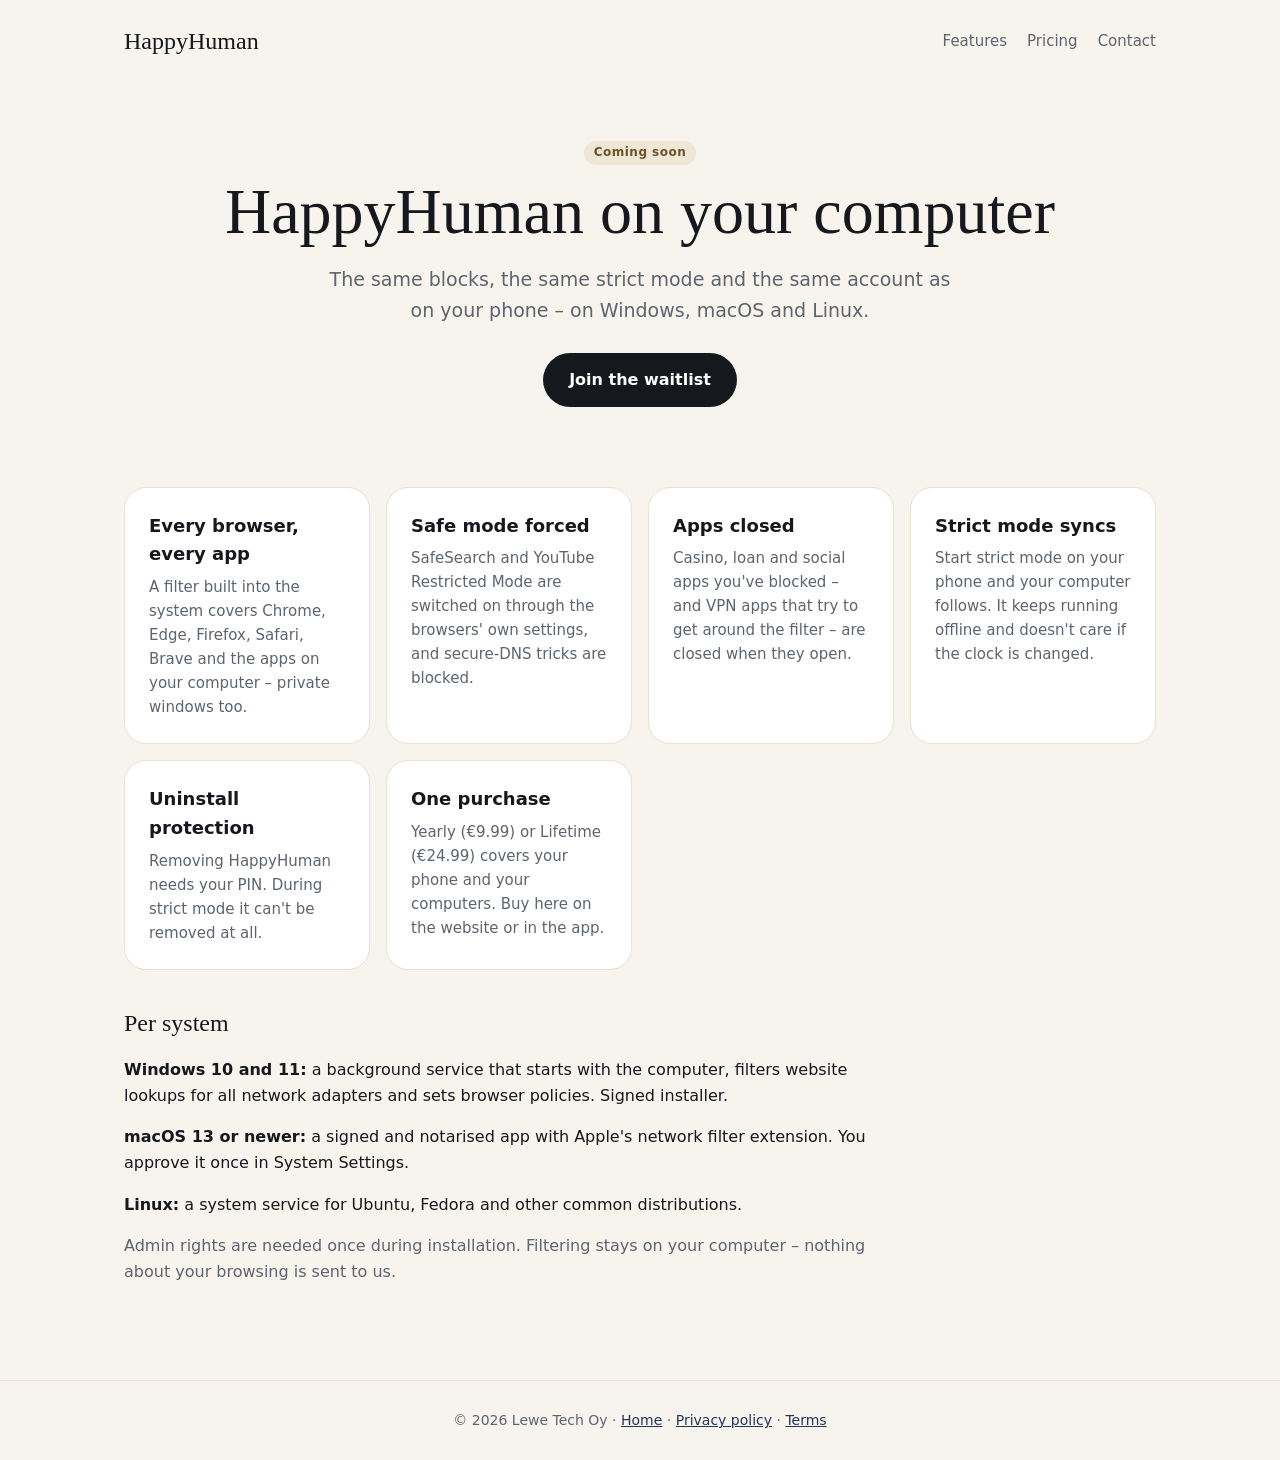
==== desktop.html @ de9655ad "Website: all features, devices, pricing table, FAQ, desktop page, 7-day trial" ====
<!DOCTYPE html><html lang="en"><head><meta charset="utf-8"><meta name="viewport" content="width=device-width,initial-scale=1">
<title>HappyHuman for Windows, macOS and Linux</title>
<meta name="description" content="HappyHuman is coming to computers: the same blocks, strict mode and account on Windows, macOS and Linux.">
<link rel="stylesheet" href="style.css"></head><body>
<header><a class="logo" href="index.html">HappyHuman</a><nav><a href="index.html#features">Features</a><a href="index.html#pricing">Pricing</a><a href="mailto:lewetech.company@gmail.com">Contact</a></nav></header>
<main>
<section class="hero"><span class="status soon">Coming soon</span><h1>HappyHuman on your computer</h1>
<p>The same blocks, the same strict mode and the same account as on your phone – on Windows, macOS and Linux.</p>
<a class="btn" href="mailto:lewetech.company@gmail.com?subject=HappyHuman%20for%20computers%20waitlist">Join the waitlist</a></section>

<section><div class="grid">
<div class="card"><h3>Every browser, every app</h3><p>A filter built into the system covers Chrome, Edge, Firefox, Safari, Brave and the apps on your computer – private windows too.</p></div>
<div class="card"><h3>Safe mode forced</h3><p>SafeSearch and YouTube Restricted Mode are switched on through the browsers' own settings, and secure-DNS tricks are blocked.</p></div>
<div class="card"><h3>Apps closed</h3><p>Casino, loan and social apps you've blocked – and VPN apps that try to get around the filter – are closed when they open.</p></div>
<div class="card"><h3>Strict mode syncs</h3><p>Start strict mode on your phone and your computer follows. It keeps running offline and doesn't care if the clock is changed.</p></div>
<div class="card"><h3>Uninstall protection</h3><p>Removing HappyHuman needs your PIN. During strict mode it can't be removed at all.</p></div>
<div class="card"><h3>One purchase</h3><p>Yearly (€9.99) or Lifetime (€24.99) covers your phone and your computers. Buy here on the website or in the app.</p></div>
</div></section>

<section class="doc"><h2>Per system</h2>
<p><b>Windows 10 and 11:</b> a background service that starts with the computer, filters website lookups for all network adapters and sets browser policies. Signed installer.</p>
<p><b>macOS 13 or newer:</b> a signed and notarised app with Apple's network filter extension. You approve it once in System Settings.</p>
<p><b>Linux:</b> a system service for Ubuntu, Fedora and other common distributions.</p>
<p class="muted">Admin rights are needed once during installation. Filtering stays on your computer – nothing about your browsing is sent to us.</p></section>
</main>
<footer>© 2026 Lewe Tech Oy · <a href="index.html">Home</a> · <a href="privacy.html">Privacy policy</a> · <a href="terms.html">Terms</a></footer>
</body></html>
---- style.css ----
:root{--bg:#F7F4EE;--card:#fff;--ink:#15181D;--muted:#5d6470;--gold:#A8864A;--navy:#22355A;--green:#1E4A40;--line:#e7e1d6}
*{box-sizing:border-box}body{margin:0;font-family:Inter,system-ui,-apple-system,Segoe UI,Roboto,sans-serif;background:var(--bg);color:var(--ink);line-height:1.6}
a{color:var(--navy)}header{max-width:1080px;margin:0 auto;padding:22px 24px;display:flex;justify-content:space-between;align-items:center}
.logo{font-family:"DM Serif Display",Georgia,serif;font-size:24px;text-decoration:none;color:var(--ink)}nav a{margin-left:20px;text-decoration:none;color:var(--muted);font-size:15px}
main{max-width:1080px;margin:0 auto;padding:0 24px 80px}h1,h2{font-family:"DM Serif Display",Georgia,serif;font-weight:400;line-height:1.15}
.hero{padding:56px 0 40px;text-align:center}.hero h1{font-size:clamp(38px,6vw,64px);margin:0 0 16px}.hero p{font-size:19px;color:var(--muted);max-width:640px;margin:0 auto 28px}
.btn{display:inline-block;background:var(--ink);color:#fff;padding:14px 26px;border-radius:999px;text-decoration:none;font-weight:600}.btn.alt{background:transparent;color:var(--ink);border:1.5px solid var(--ink);margin-left:10px}
.grid{display:grid;grid-template-columns:repeat(auto-fit,minmax(240px,1fr));gap:16px;margin:40px 0}
.card{background:var(--card);border:1px solid var(--line);border-radius:22px;padding:24px}.card h3{margin:0 0 6px;font-size:18px}.card p{margin:0;color:var(--muted);font-size:15px}
.dark{color:#fff;border:2.5px solid #3DDC97}.dark p{color:#dfe6ee}.tag{display:inline-block;font-size:11px;letter-spacing:.08em;background:#3DDC97;color:#0b2a1e;border-radius:99px;padding:2px 10px;margin-bottom:10px;font-weight:700}
.price{display:grid;grid-template-columns:repeat(auto-fit,minmax(260px,1fr));gap:16px}.price .card{text-align:center}.big{font-size:40px;font-family:"DM Serif Display",Georgia,serif}
.doc{max-width:760px}.doc h2{margin-top:36px}footer{border-top:1px solid var(--line);padding:28px 24px;text-align:center;color:var(--muted);font-size:14px}
.center{text-align:center}.muted{color:var(--muted)}.small{font-size:14px;color:var(--muted);margin-top:14px}
section h2.center,section>h2.center{font-size:clamp(30px,4vw,40px);margin:56px 0 8px}
.steps{display:grid;grid-template-columns:repeat(auto-fit,minmax(220px,1fr));gap:16px;margin:20px 0 10px}
.steps div{padding:8px 4px}.steps b{display:inline-flex;width:34px;height:34px;border-radius:50%;background:var(--navy);color:#fff;align-items:center;justify-content:center;font-size:15px}
.steps h3{margin:10px 0 4px;font-size:18px}.steps p{margin:0;color:var(--muted);font-size:15px}
.price .card ul{list-style:none;padding:0;margin:16px 0 0;text-align:left;font-size:15px;color:var(--muted)}
.price .card li{padding:6px 0;border-top:1px solid var(--line)}.price .card li:before{content:"✓ ";color:var(--green);font-weight:700}
.best{border:2px solid var(--gold)}.best .tag{background:var(--gold);color:#fff}
.status{display:inline-block;font-size:12px;font-weight:700;letter-spacing:.04em;border-radius:99px;padding:2px 10px;margin-bottom:10px}
.status.ok{background:#dff5ea;color:#145c3a}.status.soon{background:#efe7d6;color:#6b5326}
.faq{margin:0 auto}.faq details{background:var(--card);border:1px solid var(--line);border-radius:16px;padding:14px 20px;margin:10px 0}
.faq summary{cursor:pointer;font-weight:600}.faq details p{color:var(--muted);margin:10px 0 0}
@media(max-width:640px){nav a{margin-left:12px;font-size:14px}nav a:nth-child(2),nav a:nth-child(4){display:none}.btn.alt{margin:10px 0 0}}
.g3{grid-template-columns:repeat(auto-fit,minmax(300px,1fr))}.faq{max-width:760px}
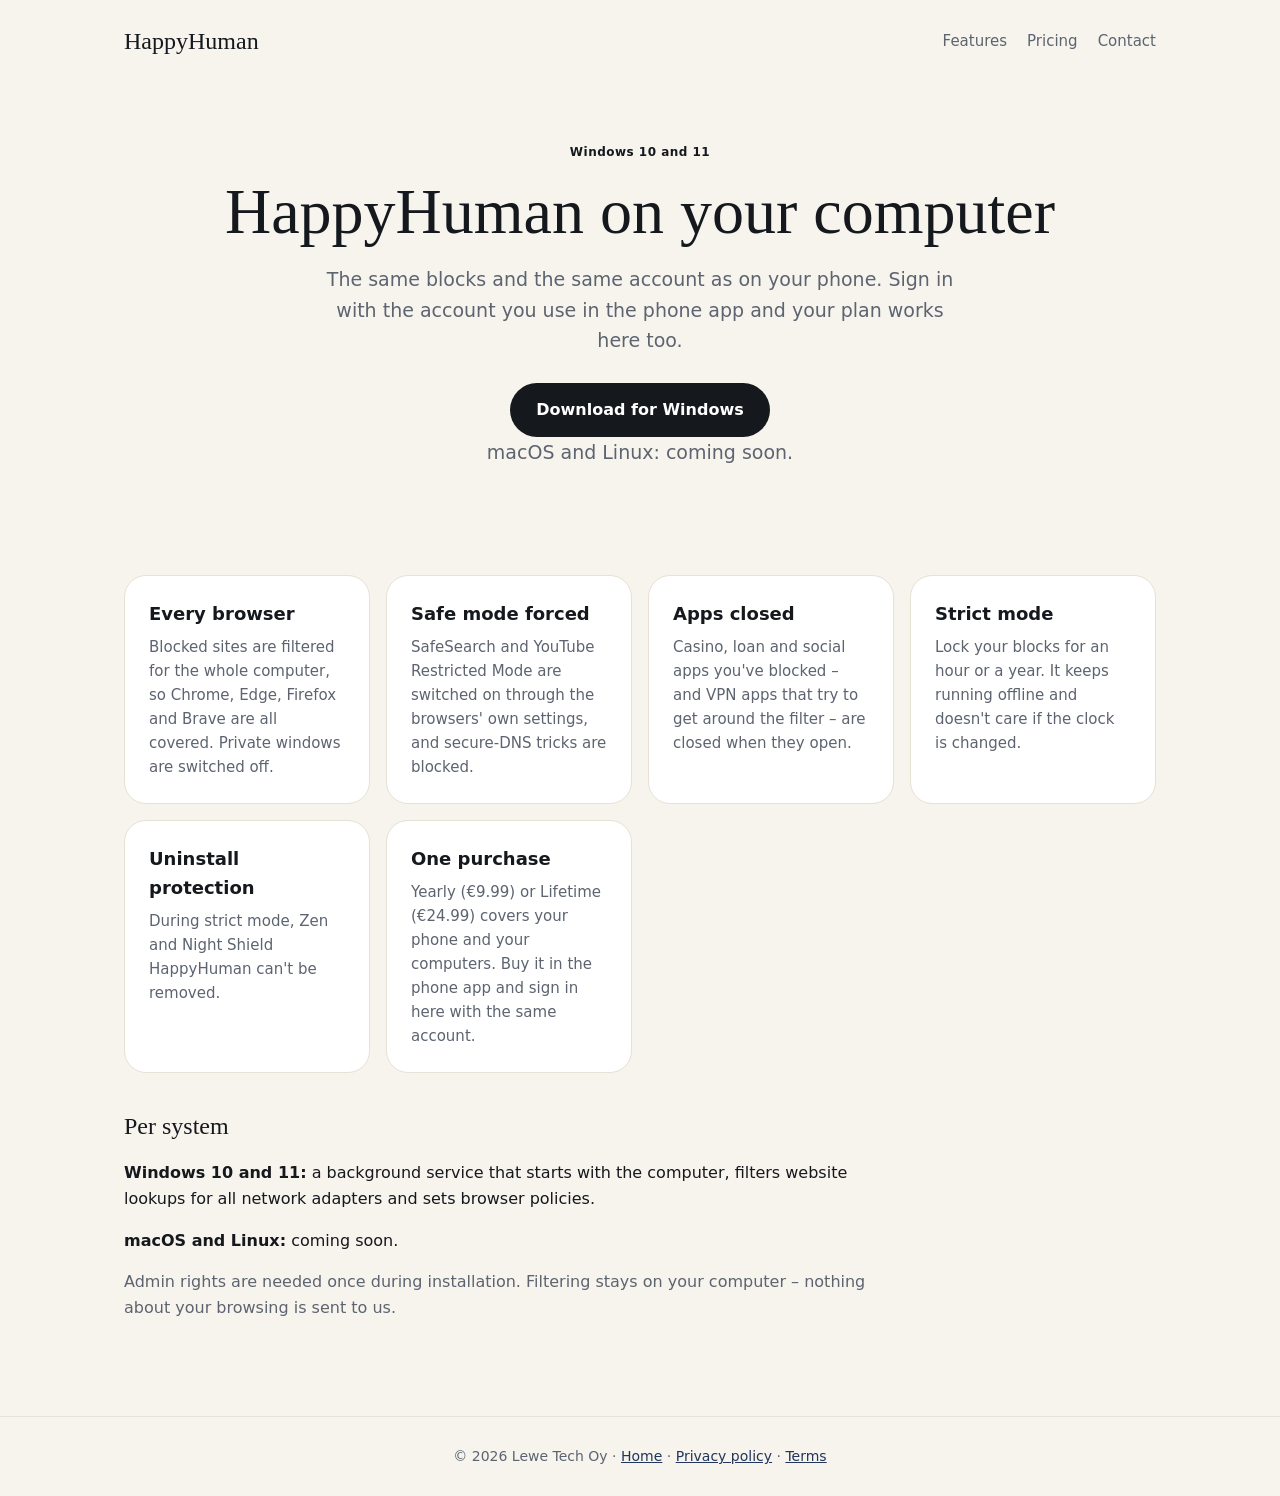
==== commit 9c748d75: "Desktop page: Windows download, accurate feature list Co-Authored-By: Claude Opus 5.5 <noreply@anthr" ====
--- a/desktop.html
+++ b/desktop.html
@@ -4,23 +4,23 @@
 <link rel="stylesheet" href="style.css"></head><body>
 <header><a class="logo" href="index.html">HappyHuman</a><nav><a href="index.html#features">Features</a><a href="index.html#pricing">Pricing</a><a href="mailto:lewetech.company@gmail.com">Contact</a></nav></header>
 <main>
-<section class="hero"><span class="status soon">Coming soon</span><h1>HappyHuman on your computer</h1>
-<p>The same blocks, the same strict mode and the same account as on your phone – on Windows, macOS and Linux.</p>
-<a class="btn" href="mailto:lewetech.company@gmail.com?subject=HappyHuman%20for%20computers%20waitlist">Join the waitlist</a></section>
+<section class="hero"><span class="status">Windows 10 and 11</span><h1>HappyHuman on your computer</h1>
+<p>The same blocks and the same account as on your phone. Sign in with the account you use in the phone app and your plan works here too.</p>
+<a class="btn" href="download/HappyHuman-Setup.exe" download>Download for Windows</a>
+<p class="muted">macOS and Linux: coming soon.</p></section>
 
 <section><div class="grid">
-<div class="card"><h3>Every browser, every app</h3><p>A filter built into the system covers Chrome, Edge, Firefox, Safari, Brave and the apps on your computer – private windows too.</p></div>
+<div class="card"><h3>Every browser</h3><p>Blocked sites are filtered for the whole computer, so Chrome, Edge, Firefox and Brave are all covered. Private windows are switched off.</p></div>
 <div class="card"><h3>Safe mode forced</h3><p>SafeSearch and YouTube Restricted Mode are switched on through the browsers' own settings, and secure-DNS tricks are blocked.</p></div>
 <div class="card"><h3>Apps closed</h3><p>Casino, loan and social apps you've blocked – and VPN apps that try to get around the filter – are closed when they open.</p></div>
-<div class="card"><h3>Strict mode syncs</h3><p>Start strict mode on your phone and your computer follows. It keeps running offline and doesn't care if the clock is changed.</p></div>
-<div class="card"><h3>Uninstall protection</h3><p>Removing HappyHuman needs your PIN. During strict mode it can't be removed at all.</p></div>
-<div class="card"><h3>One purchase</h3><p>Yearly (€9.99) or Lifetime (€24.99) covers your phone and your computers. Buy here on the website or in the app.</p></div>
+<div class="card"><h3>Strict mode</h3><p>Lock your blocks for an hour or a year. It keeps running offline and doesn't care if the clock is changed.</p></div>
+<div class="card"><h3>Uninstall protection</h3><p>During strict mode, Zen and Night Shield HappyHuman can't be removed.</p></div>
+<div class="card"><h3>One purchase</h3><p>Yearly (€9.99) or Lifetime (€24.99) covers your phone and your computers. Buy it in the phone app and sign in here with the same account.</p></div>
 </div></section>
 
 <section class="doc"><h2>Per system</h2>
-<p><b>Windows 10 and 11:</b> a background service that starts with the computer, filters website lookups for all network adapters and sets browser policies. Signed installer.</p>
-<p><b>macOS 13 or newer:</b> a signed and notarised app with Apple's network filter extension. You approve it once in System Settings.</p>
-<p><b>Linux:</b> a system service for Ubuntu, Fedora and other common distributions.</p>
+<p><b>Windows 10 and 11:</b> a background service that starts with the computer, filters website lookups for all network adapters and sets browser policies.</p>
+<p><b>macOS and Linux:</b> coming soon.</p>
 <p class="muted">Admin rights are needed once during installation. Filtering stays on your computer – nothing about your browsing is sent to us.</p></section>
 </main>
 <footer>© 2026 Lewe Tech Oy · <a href="index.html">Home</a> · <a href="privacy.html">Privacy policy</a> · <a href="terms.html">Terms</a></footer>
